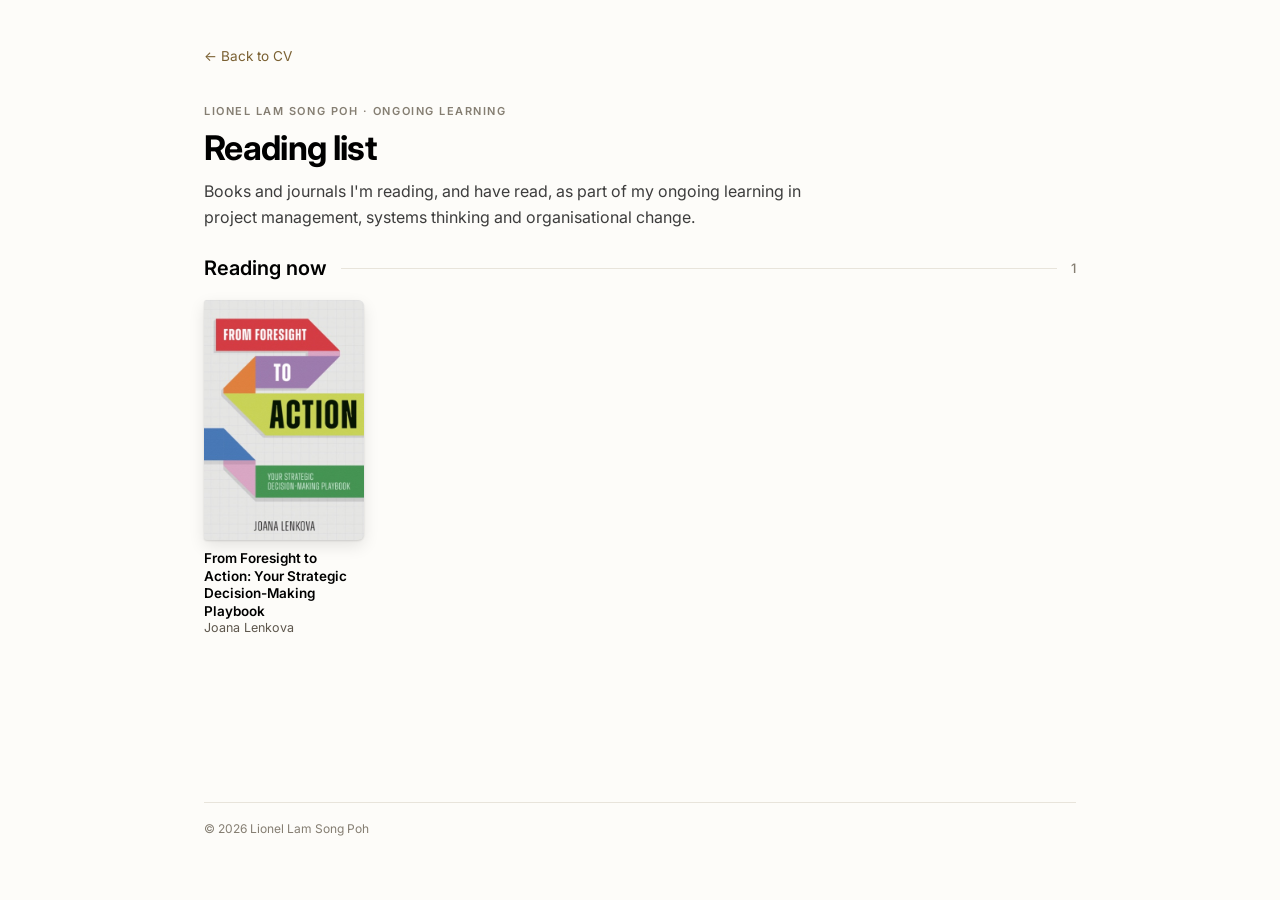
==== reading.html @ c37297bd "Reading list: a section on the CV with Reading now and Recently read, and a full page of covers - re" ====
<!DOCTYPE html>
<html lang="en">
<head>
  <meta charset="UTF-8" />
  <meta name="viewport" content="width=device-width, initial-scale=1.0" />
  <title>Reading List — Lionel Lam</title>
  <link href="https://fonts.googleapis.com/css2?family=Inter:wght@300;400;500;600;700&display=swap" rel="stylesheet" />
  <link rel="stylesheet" href="css/theme.css" />
  <link rel="stylesheet" href="css/reading.css" />
  <script src="config.js"></script>
  <script>
    // As on the article pages: the configured theme, in dark if the visitor chose dark on the CV
    (function () {
      const base = (typeof SITE_CONFIG !== 'undefined' ? SITE_CONFIG.theme : null) || 'gold';
      const theme = localStorage.getItem('theme-dark') === 'true' ? base + '-dark' : base;
      document.documentElement.setAttribute('data-theme', theme);
    })();
  </script>
  <style>
    /* The full reading list, linked from the CV's Reading list section. Entries come from readingList in content.js */
    * { box-sizing: border-box; }
    body { margin: 0; background: var(--bg); color: var(--text); font-family: Inter, system-ui, sans-serif; -webkit-font-smoothing: antialiased; }
    .wrap { max-width: 920px; margin: 0 auto; padding: 48px 24px 64px; min-height: 100vh; display: flex; flex-direction: column; }
    .back { align-self: flex-start; display: inline-flex; align-items: center; gap: 6px; font-size: 0.85rem; color: var(--accent); text-decoration: none; margin-bottom: 40px; }
    .back:hover { text-decoration: underline; }
    .eyebrow { font-size: 11px; font-weight: 600; letter-spacing: .14em; text-transform: uppercase; color: var(--text-faint); margin: 0 0 10px; }
    h1 { font-size: 34px; font-weight: 700; letter-spacing: -0.02em; line-height: 1.15; color: var(--heading); margin: 0 0 12px; }
    .intro { font-size: 16px; color: var(--text-mid); line-height: 1.6; max-width: 62ch; margin: 0 0 26px; }
    .filters { display: flex; gap: 6px; flex-wrap: wrap; margin-bottom: 34px; }
    .filters[hidden] { display: none; }
    .filters button { font: inherit; font-size: 13px; padding: 5px 12px; border-radius: 999px; border: 1px solid var(--border); background: none; color: var(--text-muted); cursor: pointer; }
    .filters button[aria-pressed="true"] { border-color: var(--accent); color: var(--accent); font-weight: 600; }
    .group { margin-bottom: 40px; }
    .group-h { display: flex; align-items: center; gap: 14px; font-size: 20px; font-weight: 600; color: var(--heading); margin: 0 0 20px; }
    .group-h::after { content: ''; flex: 1; height: 1px; background: var(--border-light); }
    .group-h small { font-size: 13px; font-weight: 500; color: var(--text-faint); order: 2; }
    /* A grid of covers, five in a row (two on phones), each with its title and author beneath */
    .shelf { display: grid; grid-template-columns: repeat(5, minmax(0, 1fr)); gap: 24px 18px; }
    .title { font-size: 13.5px; font-weight: 600; color: var(--heading); line-height: 1.3; margin-top: 10px; }
    .title a { color: inherit; text-decoration: none; }
    .title a:hover { color: var(--accent); }
    .by { font-size: 12.5px; color: var(--text-muted); }
    .empty { color: var(--text-muted); }
    .foot { margin-top: auto; padding-top: 18px; border-top: 1px solid var(--border-light); font-size: 12px; color: var(--text-faint); }
    @media (max-width: 720px) {
      .wrap { padding: 32px 20px 48px; }
      h1 { font-size: 28px; }
      .shelf { grid-template-columns: repeat(2, minmax(0, 1fr)); }
    }
  </style>
</head>
<body>
  <div class="wrap">
    <a class="back" href="index.html">← Back to CV</a>
    <p class="eyebrow"><span id="who"></span> · Ongoing learning</p>
    <h1>Reading list</h1>
    <p class="intro">Books and journals I'm reading, and have read, as part of my ongoing learning in project management, systems thinking and organisational change.</p>
    <div class="filters" role="group" aria-label="Show" id="filters" hidden>
      <button type="button" data-f="all" aria-pressed="true">All</button><button type="button" data-f="Book" aria-pressed="false">Books</button><button type="button" data-f="Journal" aria-pressed="false">Journals</button>
    </div>
    <div id="list"></div>
    <div class="foot" id="foot"></div>
  </div>

  <script src="content.js"></script>
  <script src="js/reading.js"></script>
  <script>
    const name = RESUME_DATA.profile.name;
    document.getElementById('who').textContent = name;
    document.getElementById('foot').textContent = `© ${new Date().getFullYear()} ${name}`;

    // One cover per item, with its title (linked if a link is given) and author beneath
    const item = (r) => `
      <div>${READING.cover(r)}
        <div class="title">${r.link ? `<a href="${r.link}" target="_blank" rel="noopener noreferrer">${r.title}</a>` : r.title}</div>
        <div class="by">${r.author ?? ''}</div>
      </div>`;

    let filter = 'all';
    function draw() {
      const keep = (r) => filter === 'all' || (r.type ?? 'Book') === filter;
      const groups = [['Reading now', READING.now().filter(keep)]];
      const done = READING.finished().filter(keep);
      [...new Set(done.map(READING.year))].forEach((y) => groups.push([y ? `Read in ${y}` : 'Read', done.filter((r) => READING.year(r) === y)]));
      const html = groups.filter(([, l]) => l.length).map(([h, l]) =>
        `<section class="group"><h2 class="group-h">${h}<small>${l.length}</small></h2><div class="shelf">${l.map(item).join('')}</div></section>`).join('');
      document.getElementById('list').innerHTML = html || '<p class="empty">Nothing here yet.</p>';
    }
    // The filters are only offered when the list has both books and journals
    const types = new Set(READING.list().map((r) => r.type ?? 'Book'));
    document.getElementById('filters').hidden = types.size < 2;
    document.querySelectorAll('[data-f]').forEach((b) => b.addEventListener('click', () => {
      filter = b.dataset.f;
      document.querySelectorAll('[data-f]').forEach((x) => x.setAttribute('aria-pressed', String(x === b)));
      draw();
    }));
    draw();
  </script>
</body>
</html>
---- css/theme.css ----
/* ============================================================
   THEME: GOLD (default — warm, classic, professional)
   ============================================================ */
:root,
[data-theme="gold"] {
  --bg: #fdfcf9; --bg-glass: rgba(253,252,249,0.95); --white: #ffffff;
  --border: #d9d4c8; --border-light: #e8e4db;
  --heading: #000000; --heading-mid: #000000;
  --accent: #7a6032; --accent-light: #c9a96e;
  --text: #000000; --text-mid: #3d3d3d; --text-muted: #5e574d; --text-faint: #857e72;
  /* legacy aliases */
  --gold: var(--accent); --gold-light: var(--accent-light);
}

[data-theme="gold-dark"] {
  --bg: #0f1520; --bg-glass: rgba(15,21,32,0.95); --white: #1a2336;
  --border: #2a3a52; --border-light: #1e2d42;
  --heading: #e8e6e0; --heading-mid: #c8c4bc;
  --accent: #c9a96e; --accent-light: #a07840;
  --text: #dedad4; --text-mid: #b8b4ae; --text-muted: #8a8680; --text-faint: #6a6660;
  --gold: var(--accent); --gold-light: var(--accent-light);
}

/* ============================================================
   THEME: SLATE (cool, modern, sharp — electric blue accent)
   ============================================================ */
[data-theme="slate"] {
  --bg: #f4f6f9; --bg-glass: rgba(244,246,249,0.95); --white: #ffffff;
  --border: #cbd5e1; --border-light: #e2e8f0;
  --heading: #0f172a; --heading-mid: #1e3a5f;
  --accent: #2563eb; --accent-light: #60a5fa;
  --text: #0f172a; --text-mid: #334155; --text-muted: #64748b; --text-faint: #5e7a99;
  --gold: var(--accent); --gold-light: var(--accent-light);
}

[data-theme="slate-dark"] {
  --bg: #0d1117; --bg-glass: rgba(13,17,23,0.95); --white: #161b22;
  --border: #30363d; --border-light: #21262d;
  --heading: #e6edf3; --heading-mid: #8b949e;
  --accent: #58a6ff; --accent-light: #388bfd;
  --text: #e6edf3; --text-mid: #b1bac4; --text-muted: #8b949e; --text-faint: #8b949e;
  --gold: var(--accent); --gold-light: var(--accent-light);
}

/* ============================================================
   THEME: PAPER (editorial, minimal, refined — deep red accent)
   ============================================================ */
[data-theme="paper"] {
  --bg: #ffffff; --bg-glass: rgba(255,255,255,0.97); --white: #fafafa;
  --border: #e5e5e5; --border-light: #f0f0f0;
  --heading: #111111; --heading-mid: #333333;
  --accent: #b91c1c; --accent-light: #ef4444;
  --text: #111111; --text-mid: #333333; --text-muted: #666666; --text-faint: #767676;
  --gold: var(--accent); --gold-light: var(--accent-light);
}

[data-theme="paper-dark"] {
  --bg: #111111; --bg-glass: rgba(17,17,17,0.97); --white: #1c1c1c;
  --border: #2e2e2e; --border-light: #222222;
  --heading: #f5f5f5; --heading-mid: #cccccc;
  --accent: #f87171; --accent-light: #b91c1c;
  --text: #f5f5f5; --text-mid: #cccccc; --text-muted: #aaaaaa; --text-faint: #8a8a8a;
  --gold: var(--accent); --gold-light: var(--accent-light);
}

/* ============================================================
   PAPER theme: serif heading overrides
   ============================================================ */
[data-theme="paper"] h1,
[data-theme="paper-dark"] h1 {
  font-family: 'Georgia', 'Times New Roman', serif;
  font-weight: 700;
  letter-spacing: -0.01em;
}

[data-theme="paper"] .top-rule,
[data-theme="paper-dark"] .top-rule {
  height: 3px;
}

[data-theme="paper"] .title-rule,
[data-theme="paper-dark"] .title-rule {
  background: #111111;
}
[data-theme="paper-dark"] .title-rule {
  background: #f5f5f5;
}
---- css/reading.css ----
/* Reading list covers, shared by the CV's Reading list section and the full page (reading.html).
   A supplied image (cover in content.js) is shown as it is; without one, a cover is drawn from the title and author. */
.rl-cover { display: block; width: 100%; aspect-ratio: 2 / 3; border-radius: 3px 6px 6px 3px; box-shadow: 0 1px 2px rgba(0,0,0,.12), 0 6px 16px rgba(0,0,0,.10); }
.rl-img { object-fit: cover; background: var(--border-light); }
.rl-drawn { padding: 12px 10px 10px 14px; display: flex; flex-direction: column; justify-content: space-between; color: #fffdf7; position: relative; overflow: hidden; }
.rl-drawn::before { content: ''; position: absolute; inset: 0 auto 0 0; width: 5px; background: rgba(0,0,0,.18); }
.rl-drawn .ct { font-size: 13px; font-weight: 700; line-height: 1.2; letter-spacing: -0.01em; }
.rl-drawn .ca { font-size: 10.5px; opacity: .85; }
.rl-drawn.journal { border-radius: 2px; padding: 10px; }
.rl-drawn.journal::before { display: none; }
.rl-drawn.journal .cj { font-size: 9px; letter-spacing: .14em; text-transform: uppercase; opacity: .8; border-bottom: 1px solid rgba(255,255,255,.4); padding-bottom: 6px; }
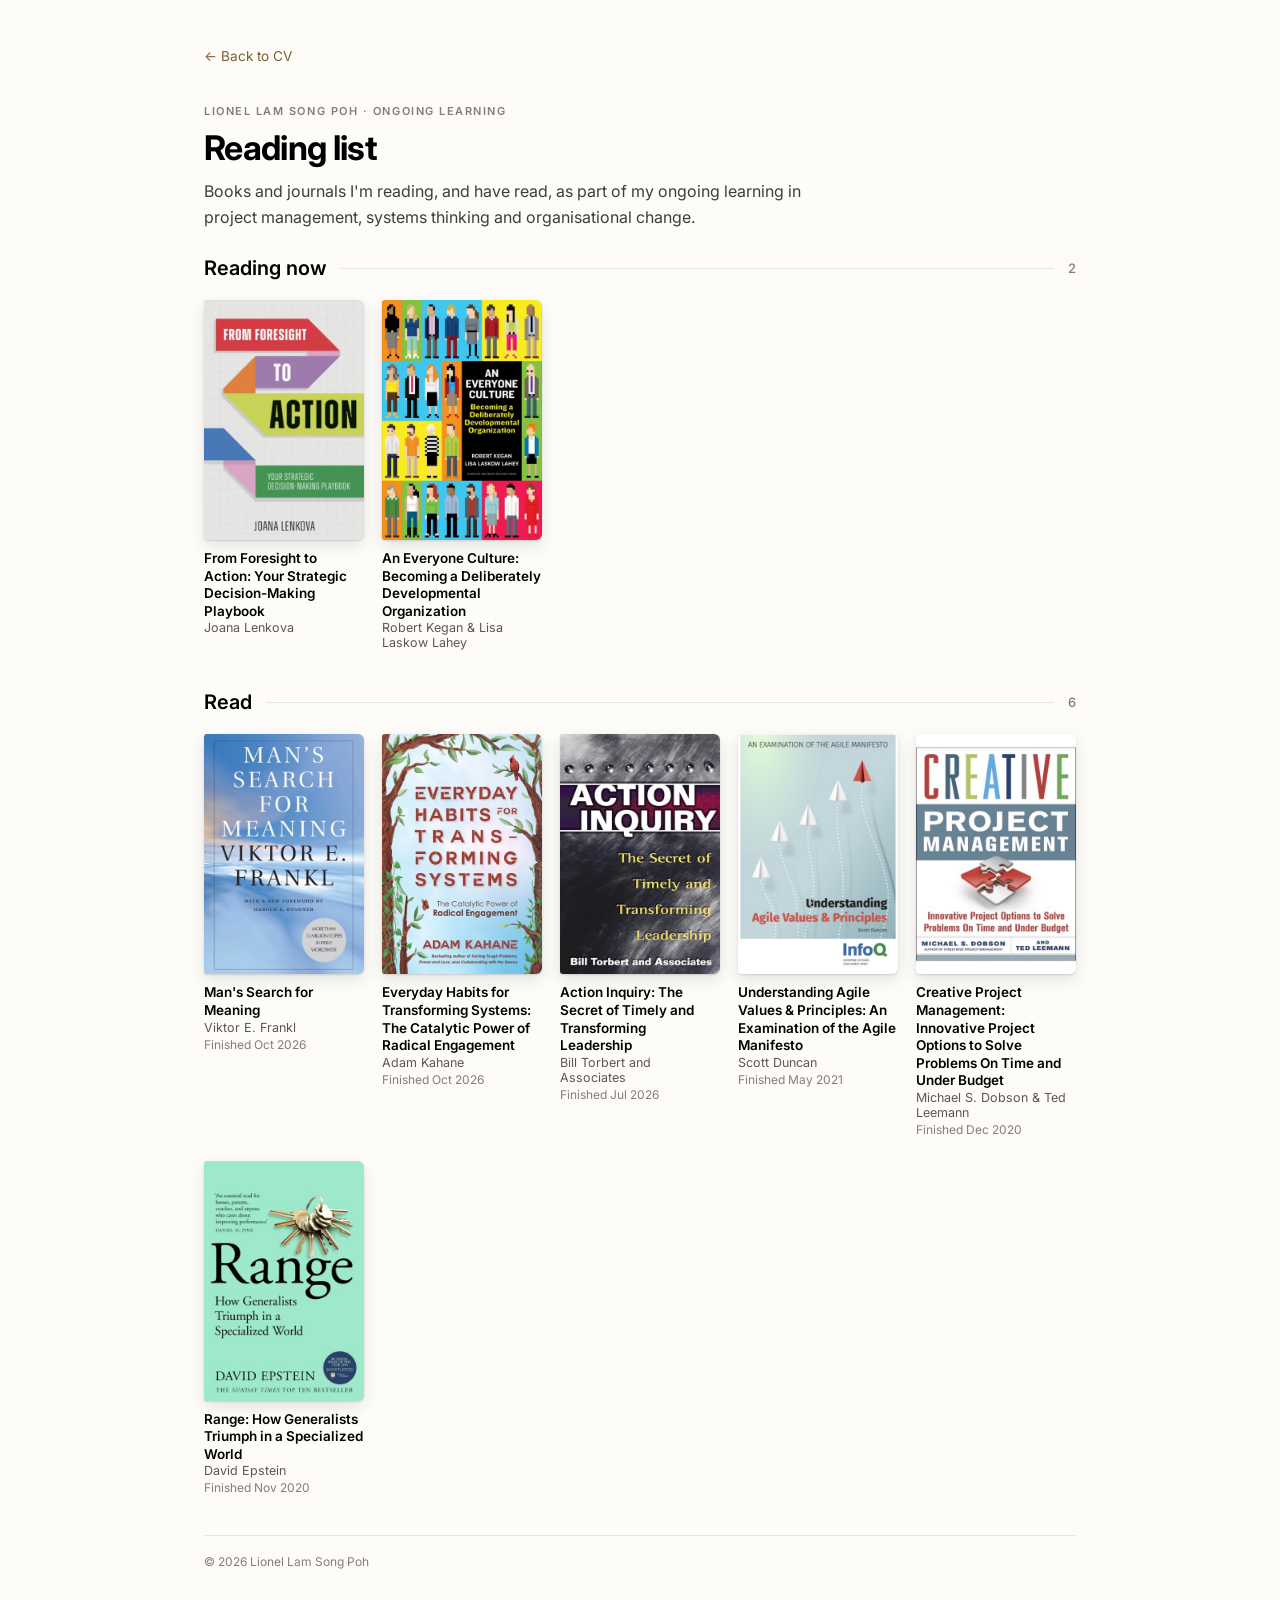
==== commit a30e4149: "Reading list page: one Read group, newest first, with the month each book was finished Co-Authored-B" ====
--- a/reading.html
+++ b/reading.html
@@ -40,6 +40,7 @@
     .title a { color: inherit; text-decoration: none; }
     .title a:hover { color: var(--accent); }
     .by { font-size: 12.5px; color: var(--text-muted); }
+    .when { font-size: 12px; color: var(--text-faint); margin-top: 2px; }
     .empty { color: var(--text-muted); }
     .foot { margin-top: auto; padding-top: 18px; border-top: 1px solid var(--border-light); font-size: 12px; color: var(--text-faint); }
     @media (max-width: 720px) {
@@ -69,19 +70,20 @@
     document.getElementById('who').textContent = name;
     document.getElementById('foot').textContent = `© ${new Date().getFullYear()} ${name}`;
 
-    // One cover per item, with its title (linked if a link is given) and author beneath
+    // One cover per item, with its title (linked if a link is given), author and, once read, the month it was finished
     const item = (r) => `
       <div>${READING.cover(r)}
         <div class="title">${r.link ? `<a href="${r.link}" target="_blank" rel="noopener noreferrer">${r.title}</a>` : r.title}</div>
         <div class="by">${r.author ?? ''}</div>
+        ${r.status !== 'reading' && r.finished ? `<div class="when">Finished ${READING.month(r.finished)}</div>` : ''}
       </div>`;
 
     let filter = 'all';
     function draw() {
       const keep = (r) => filter === 'all' || (r.type ?? 'Book') === filter;
       const groups = [['Reading now', READING.now().filter(keep)]];
-      const done = READING.finished().filter(keep);
-      [...new Set(done.map(READING.year))].forEach((y) => groups.push([y ? `Read in ${y}` : 'Read', done.filter((r) => READING.year(r) === y)]));
+      // Everything finished, newest first, in one group
+      groups.push(['Read', READING.finished().filter(keep)]);
       const html = groups.filter(([, l]) => l.length).map(([h, l]) =>
         `<section class="group"><h2 class="group-h">${h}<small>${l.length}</small></h2><div class="shelf">${l.map(item).join('')}</div></section>`).join('');
       document.getElementById('list').innerHTML = html || '<p class="empty">Nothing here yet.</p>';
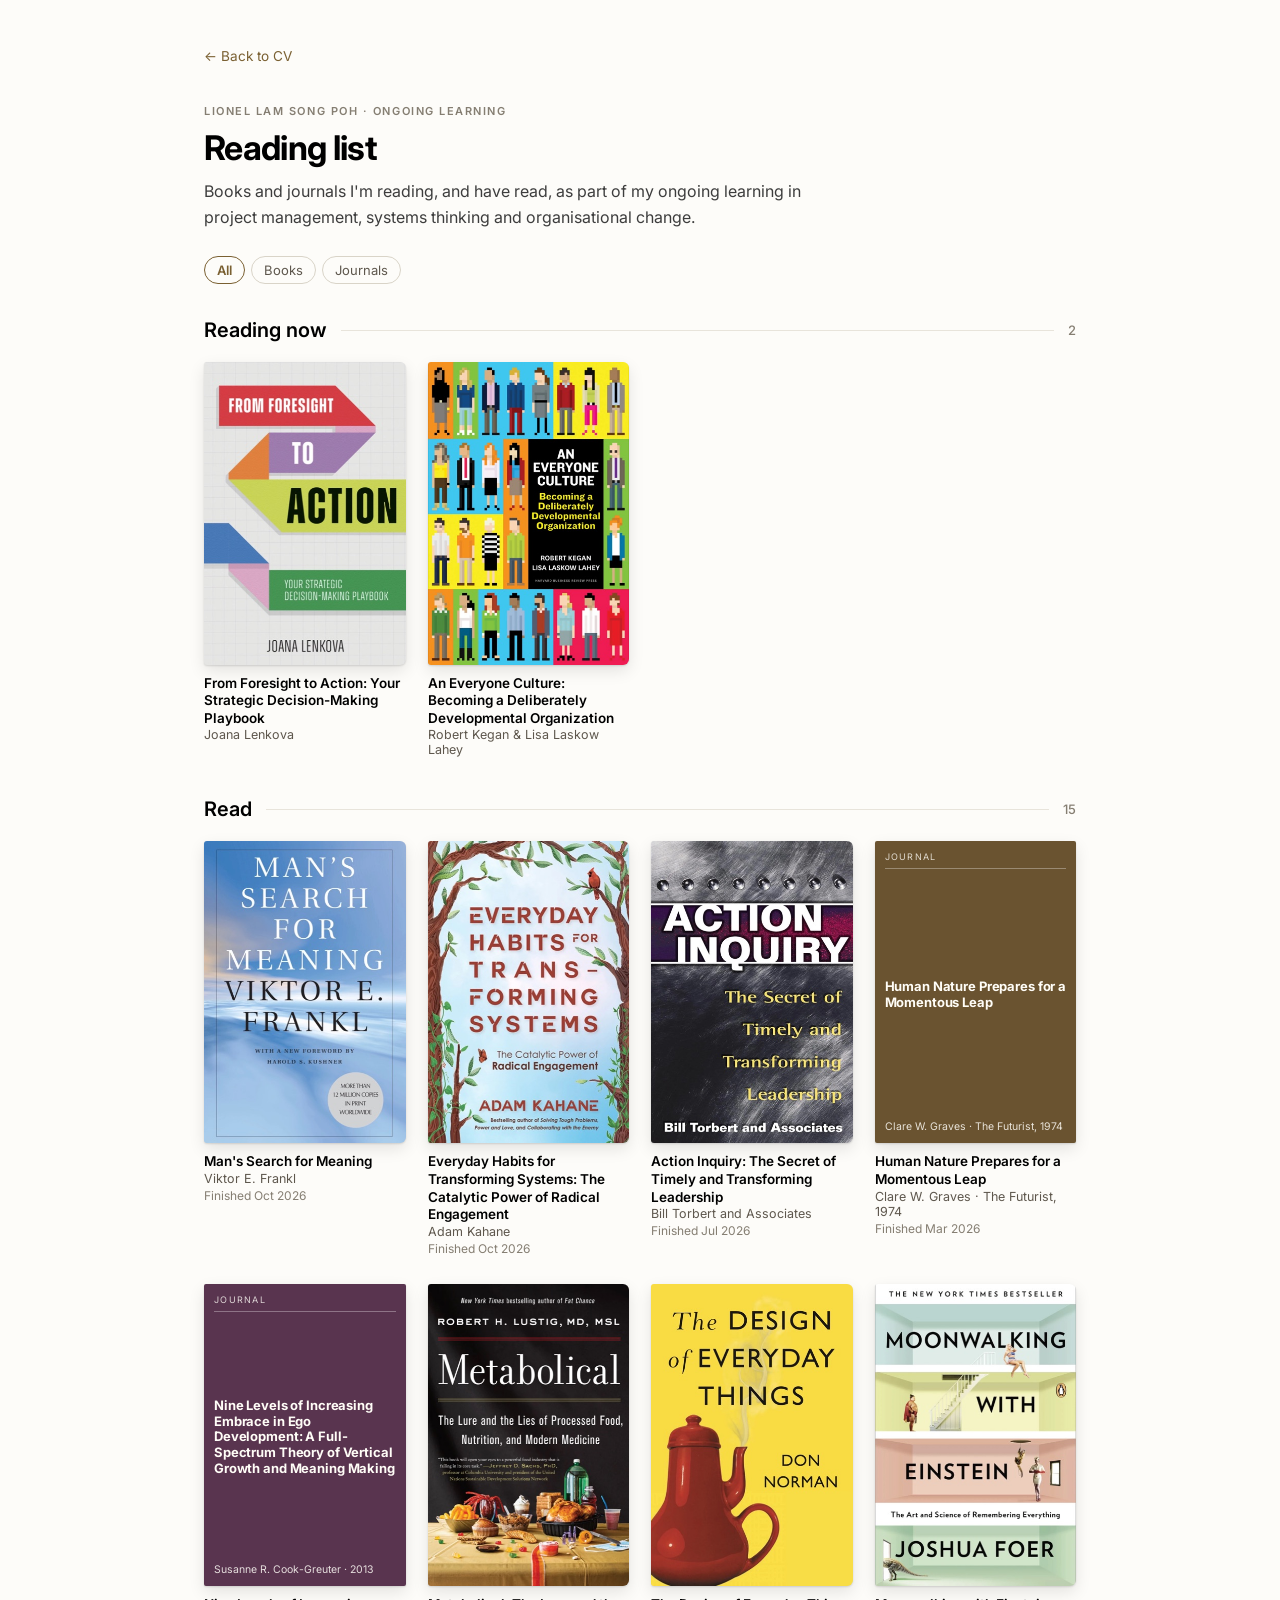
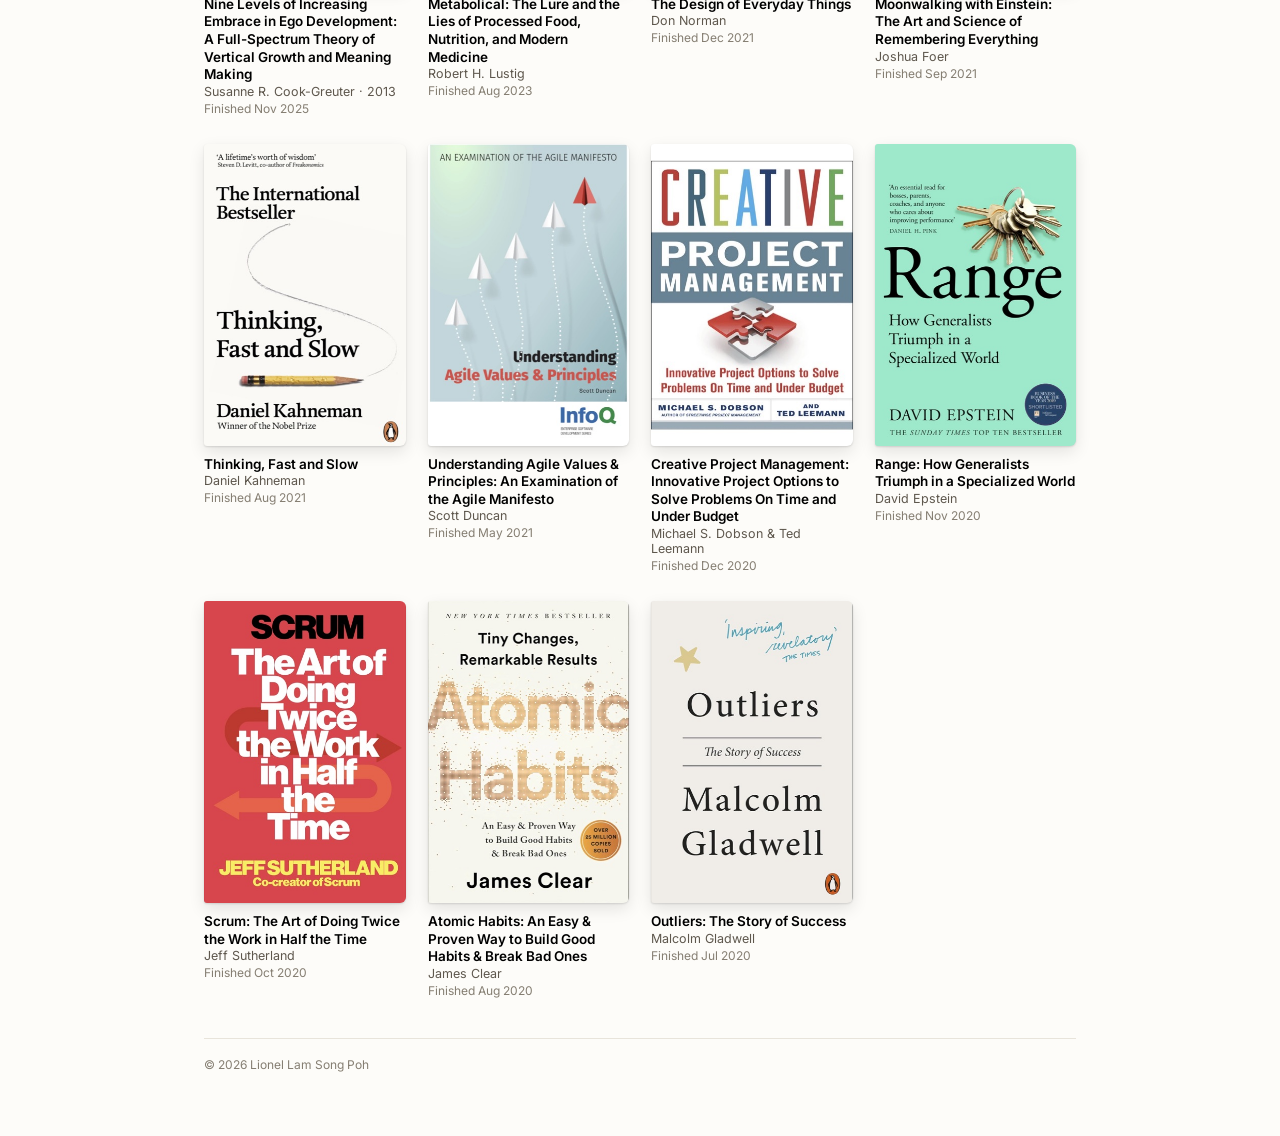
==== commit 75217f14: "Reading list page: four covers per row, so each is larger Co-Authored-By: Claude Opus 5.5 <noreply@a" ====
--- a/reading.html
+++ b/reading.html
@@ -34,8 +34,8 @@
     .group-h { display: flex; align-items: center; gap: 14px; font-size: 20px; font-weight: 600; color: var(--heading); margin: 0 0 20px; }
     .group-h::after { content: ''; flex: 1; height: 1px; background: var(--border-light); }
     .group-h small { font-size: 13px; font-weight: 500; color: var(--text-faint); order: 2; }
-    /* A grid of covers, five in a row (two on phones), each with its title and author beneath */
-    .shelf { display: grid; grid-template-columns: repeat(5, minmax(0, 1fr)); gap: 24px 18px; }
+    /* A grid of covers, four in a row (two on phones), each with its title and author beneath */
+    .shelf { display: grid; grid-template-columns: repeat(4, minmax(0, 1fr)); gap: 28px 22px; }
     .title { font-size: 13.5px; font-weight: 600; color: var(--heading); line-height: 1.3; margin-top: 10px; }
     .title a { color: inherit; text-decoration: none; }
     .title a:hover { color: var(--accent); }
